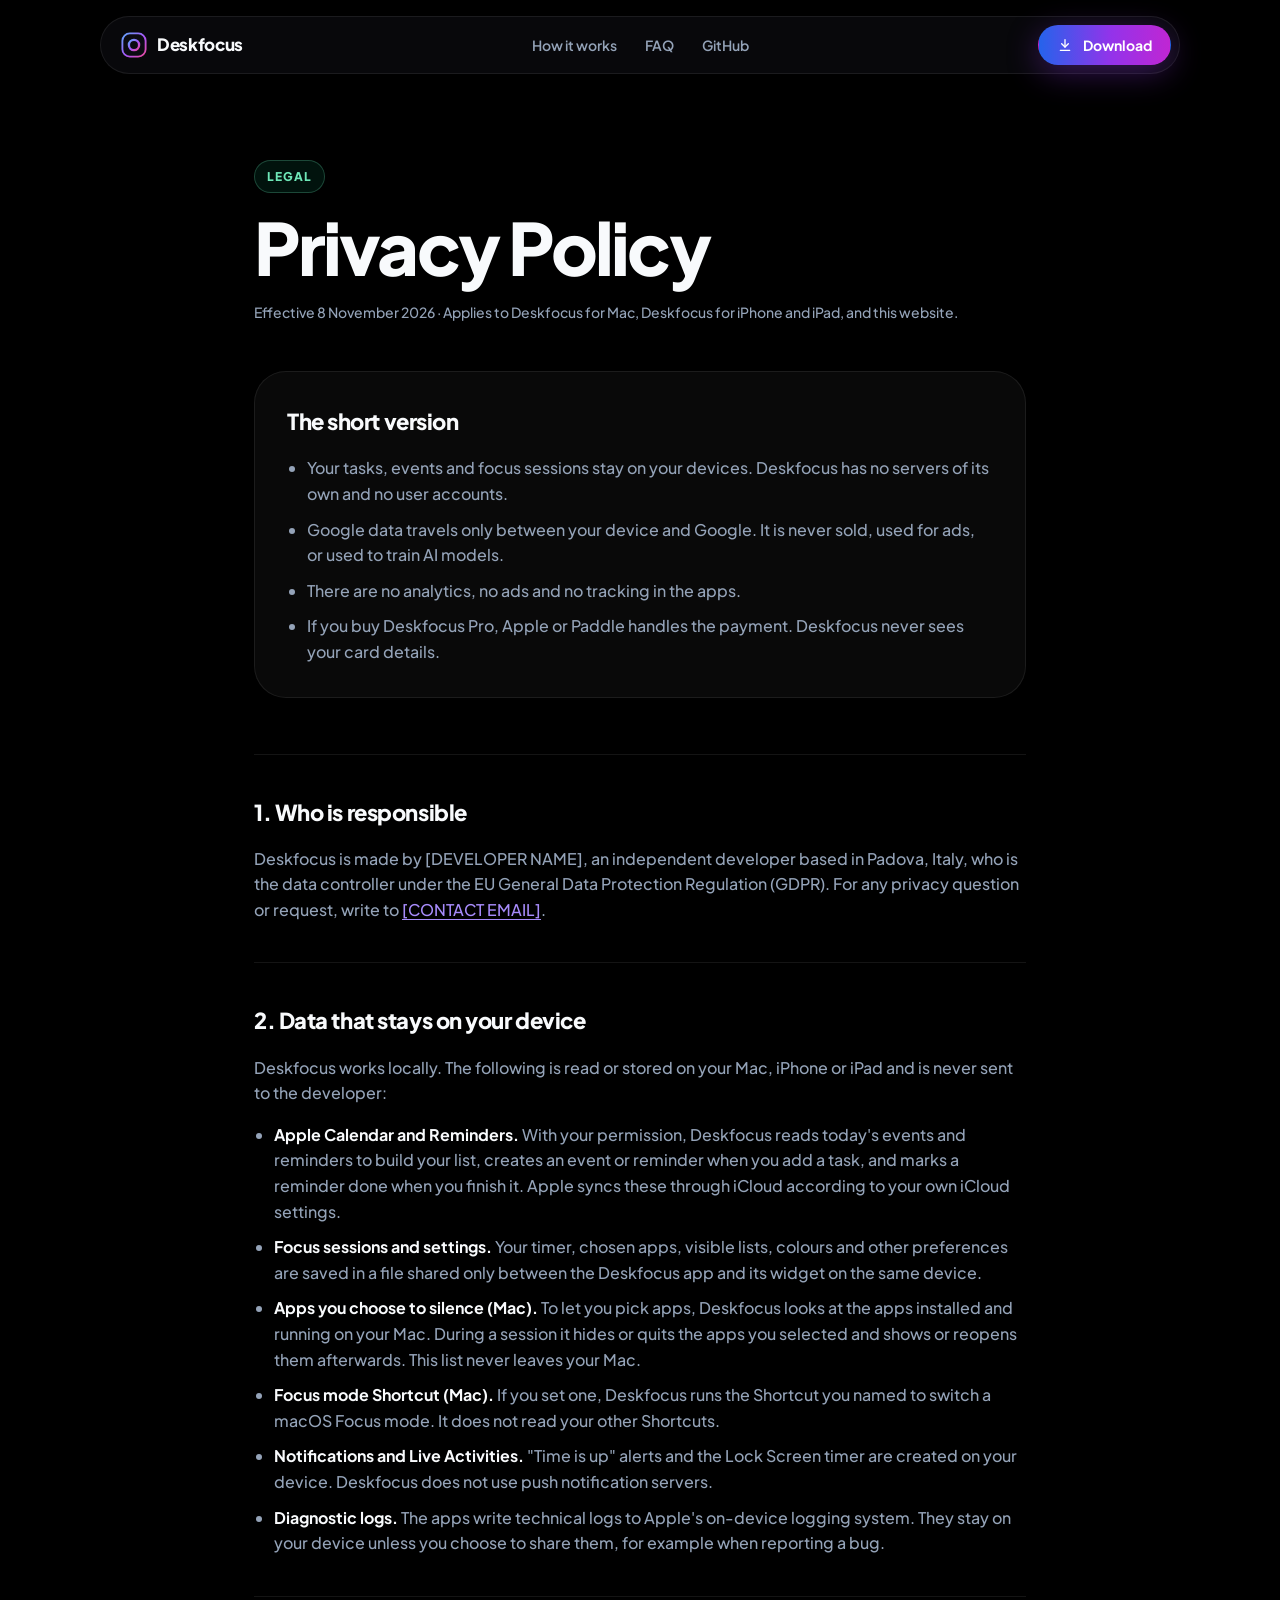
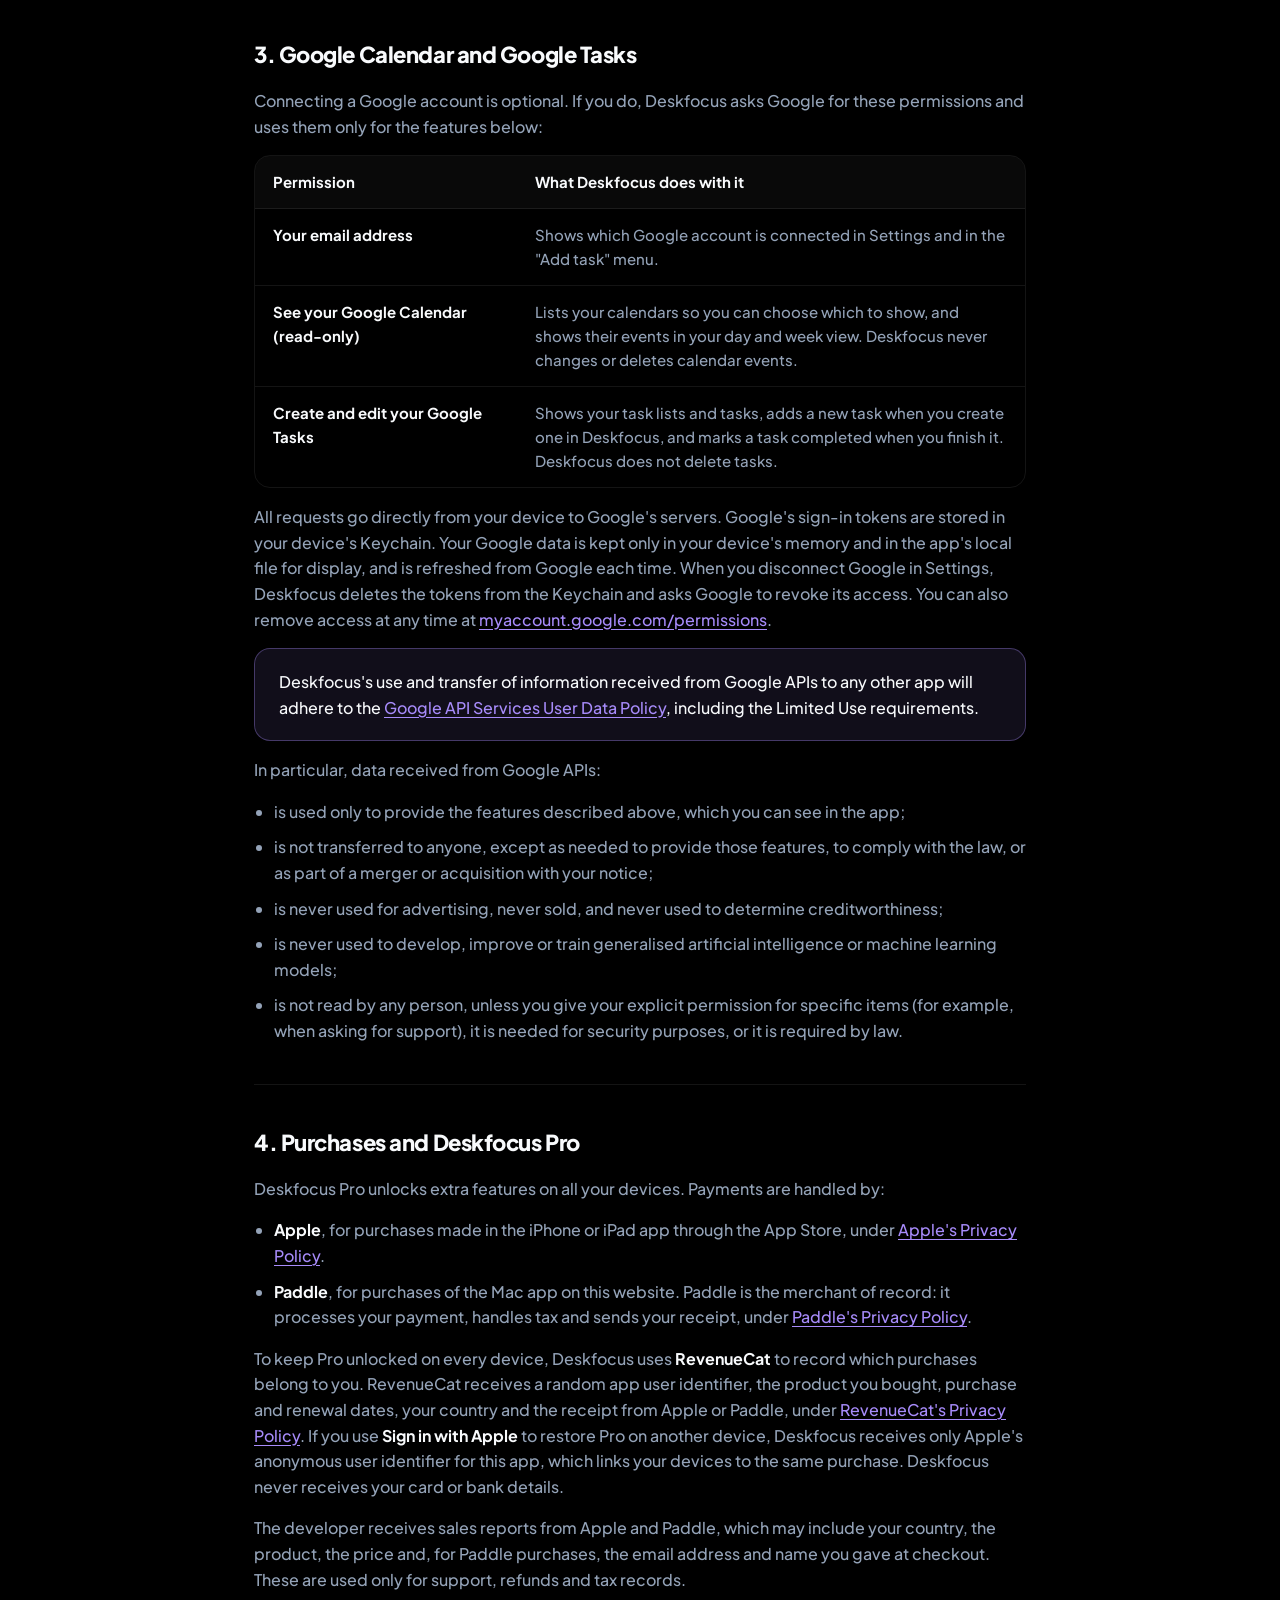
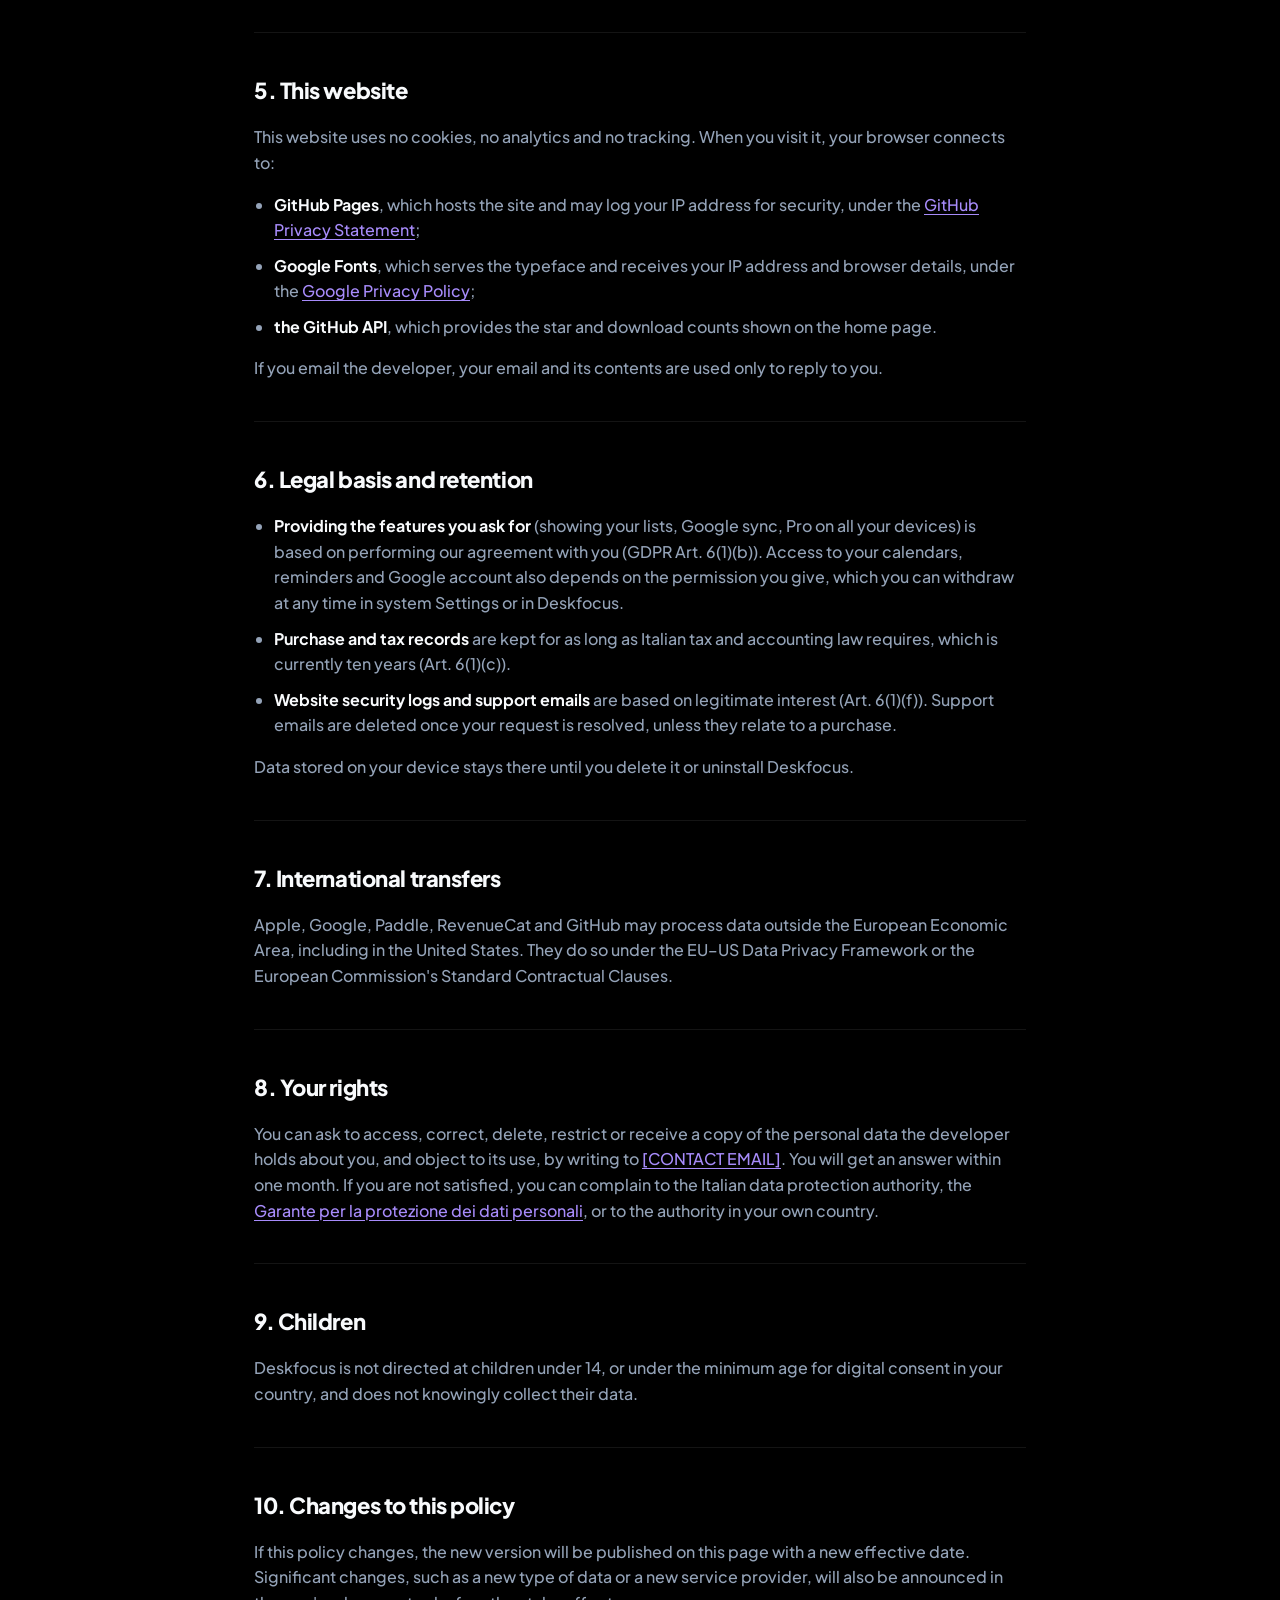
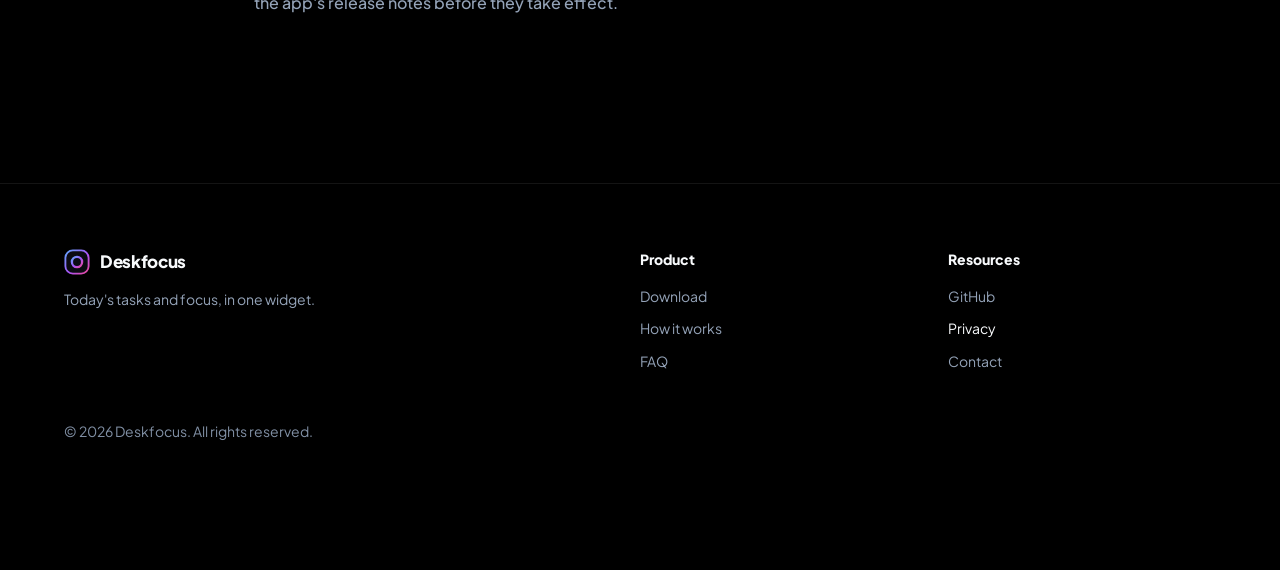
==== privacy.html @ 777567ee "Add privacy policy page Adds privacy.html covering the Mac and iPhone apps, Google API Limited Use, " ====
<!doctype html>
<html lang="en">
<head>
  <meta charset="utf-8">
  <meta name="viewport" content="width=device-width, initial-scale=1">
  <title>Privacy Policy — Deskfocus</title>
  <meta name="description" content="How Deskfocus handles your calendars, reminders, Google data and purchases. Your tasks stay on your devices: no account, no analytics, no ads.">
  <link rel="icon" href="assets/img/favicon.svg" type="image/svg+xml">
  <link rel="preconnect" href="https://fonts.googleapis.com">
  <link rel="preconnect" href="https://fonts.gstatic.com" crossorigin>
  <link href="https://fonts.googleapis.com/css2?family=Plus+Jakarta+Sans:wght@400;500;600;700;800&display=swap" rel="stylesheet">
  <link rel="stylesheet" href="assets/css/styles.css">
  <script type="module" src="assets/js/legal.js"></script>
</head>
<body>
  <a class="skip-link" href="#main">Skip to content</a>

  <!-- Floating pill navigation, same as the landing page -->
  <header class="site-header">
    <nav class="nav" aria-label="Main">
      <a class="brand" href="index.html">
        <img class="brand__logo" src="assets/img/favicon.svg" alt="" width="26" height="26">
        <span class="brand__name">Deskfocus</span>
      </a>
      <ul class="nav__links">
        <li><a href="index.html#how">How it works</a></li>
        <li><a href="index.html#faq">FAQ</a></li>
        <li><a href="https://github.com/bilgaaaaa/deskfocus">GitHub</a></li>
      </ul>
      <a class="button button--gradient button--small" href="index.html#download">
        <svg class="icon" width="16" height="16" viewBox="0 0 24 24" aria-hidden="true"><path d="M12 4v11"/><path d="m7 10 5 5 5-5"/><path d="M5 20h14"/></svg>
        Download
      </a>
    </nav>
  </header>

  <main id="main" class="legal">
    <article class="container container--narrow">
      <header class="legal__header">
        <span class="badge">Legal</span>
        <h1 class="legal__title">Privacy Policy</h1>
        <p class="legal__meta">Effective 8 November 2026 · Applies to Deskfocus for Mac, Deskfocus for iPhone and iPad, and this website.</p>
      </header>

      <section class="legal__summary card" aria-labelledby="summary-title">
        <h2 id="summary-title" class="legal__heading">The short version</h2>
        <ul>
          <li>Your tasks, events and focus sessions stay on your devices. Deskfocus has no servers of its own and no user accounts.</li>
          <li>Google data travels only between your device and Google. It is never sold, used for ads, or used to train AI models.</li>
          <li>There are no analytics, no ads and no tracking in the apps.</li>
          <li>If you buy Deskfocus Pro, Apple or Paddle handles the payment. Deskfocus never sees your card details.</li>
        </ul>
      </section>

      <section class="legal__section" id="who" aria-labelledby="who-title">
        <h2 id="who-title" class="legal__heading">1. Who is responsible</h2>
        <p>Deskfocus is made by [DEVELOPER NAME], an independent developer based in Padova, Italy, who is the data controller under the EU General Data Protection Regulation (GDPR). For any privacy question or request, write to <a href="mailto:[CONTACT EMAIL]">[CONTACT EMAIL]</a>.</p>
      </section>

      <section class="legal__section" id="on-device" aria-labelledby="on-device-title">
        <h2 id="on-device-title" class="legal__heading">2. Data that stays on your device</h2>
        <p>Deskfocus works locally. The following is read or stored on your Mac, iPhone or iPad and is never sent to the developer:</p>
        <ul>
          <li><strong>Apple Calendar and Reminders.</strong> With your permission, Deskfocus reads today's events and reminders to build your list, creates an event or reminder when you add a task, and marks a reminder done when you finish it. Apple syncs these through iCloud according to your own iCloud settings.</li>
          <li><strong>Focus sessions and settings.</strong> Your timer, chosen apps, visible lists, colours and other preferences are saved in a file shared only between the Deskfocus app and its widget on the same device.</li>
          <li><strong>Apps you choose to silence (Mac).</strong> To let you pick apps, Deskfocus looks at the apps installed and running on your Mac. During a session it hides or quits the apps you selected and shows or reopens them afterwards. This list never leaves your Mac.</li>
          <li><strong>Focus mode Shortcut (Mac).</strong> If you set one, Deskfocus runs the Shortcut you named to switch a macOS Focus mode. It does not read your other Shortcuts.</li>
          <li><strong>Notifications and Live Activities.</strong> "Time is up" alerts and the Lock Screen timer are created on your device. Deskfocus does not use push notification servers.</li>
          <li><strong>Diagnostic logs.</strong> The apps write technical logs to Apple's on-device logging system. They stay on your device unless you choose to share them, for example when reporting a bug.</li>
        </ul>
      </section>

      <section class="legal__section" id="google" aria-labelledby="google-title">
        <h2 id="google-title" class="legal__heading">3. Google Calendar and Google Tasks</h2>
        <p>Connecting a Google account is optional. If you do, Deskfocus asks Google for these permissions and uses them only for the features below:</p>
        <div class="legal__table-wrap">
          <table class="legal__table">
            <thead>
              <tr><th scope="col">Permission</th><th scope="col">What Deskfocus does with it</th></tr>
            </thead>
            <tbody>
              <tr><td>Your email address</td><td>Shows which Google account is connected in Settings and in the "Add task" menu.</td></tr>
              <tr><td>See your Google Calendar (read-only)</td><td>Lists your calendars so you can choose which to show, and shows their events in your day and week view. Deskfocus never changes or deletes calendar events.</td></tr>
              <tr><td>Create and edit your Google Tasks</td><td>Shows your task lists and tasks, adds a new task when you create one in Deskfocus, and marks a task completed when you finish it. Deskfocus does not delete tasks.</td></tr>
            </tbody>
          </table>
        </div>
        <p>All requests go directly from your device to Google's servers. Google's sign-in tokens are stored in your device's Keychain. Your Google data is kept only in your device's memory and in the app's local file for display, and is refreshed from Google each time. When you disconnect Google in Settings, Deskfocus deletes the tokens from the Keychain and asks Google to revoke its access. You can also remove access at any time at <a href="https://myaccount.google.com/permissions">myaccount.google.com/permissions</a>.</p>
        <p class="legal__callout">Deskfocus's use and transfer of information received from Google APIs to any other app will adhere to the <a href="https://developers.google.com/terms/api-services-user-data-policy">Google API Services User Data Policy</a>, including the Limited Use requirements.</p>
        <p>In particular, data received from Google APIs:</p>
        <ul>
          <li>is used only to provide the features described above, which you can see in the app;</li>
          <li>is not transferred to anyone, except as needed to provide those features, to comply with the law, or as part of a merger or acquisition with your notice;</li>
          <li>is never used for advertising, never sold, and never used to determine creditworthiness;</li>
          <li>is never used to develop, improve or train generalised artificial intelligence or machine learning models;</li>
          <li>is not read by any person, unless you give your explicit permission for specific items (for example, when asking for support), it is needed for security purposes, or it is required by law.</li>
        </ul>
      </section>

      <section class="legal__section" id="purchases" aria-labelledby="purchases-title">
        <h2 id="purchases-title" class="legal__heading">4. Purchases and Deskfocus Pro</h2>
        <p>Deskfocus Pro unlocks extra features on all your devices. Payments are handled by:</p>
        <ul>
          <li><strong>Apple</strong>, for purchases made in the iPhone or iPad app through the App Store, under <a href="https://www.apple.com/legal/privacy/">Apple's Privacy Policy</a>.</li>
          <li><strong>Paddle</strong>, for purchases of the Mac app on this website. Paddle is the merchant of record: it processes your payment, handles tax and sends your receipt, under <a href="https://www.paddle.com/legal/privacy">Paddle's Privacy Policy</a>.</li>
        </ul>
        <p>To keep Pro unlocked on every device, Deskfocus uses <strong>RevenueCat</strong> to record which purchases belong to you. RevenueCat receives a random app user identifier, the product you bought, purchase and renewal dates, your country and the receipt from Apple or Paddle, under <a href="https://www.revenuecat.com/privacy">RevenueCat's Privacy Policy</a>. If you use <strong>Sign in with Apple</strong> to restore Pro on another device, Deskfocus receives only Apple's anonymous user identifier for this app, which links your devices to the same purchase. Deskfocus never receives your card or bank details.</p>
        <p>The developer receives sales reports from Apple and Paddle, which may include your country, the product, the price and, for Paddle purchases, the email address and name you gave at checkout. These are used only for support, refunds and tax records.</p>
      </section>

      <section class="legal__section" id="website" aria-labelledby="website-title">
        <h2 id="website-title" class="legal__heading">5. This website</h2>
        <p>This website uses no cookies, no analytics and no tracking. When you visit it, your browser connects to:</p>
        <ul>
          <li><strong>GitHub Pages</strong>, which hosts the site and may log your IP address for security, under the <a href="https://docs.github.com/site-policy/privacy-policies/github-general-privacy-statement">GitHub Privacy Statement</a>;</li>
          <li><strong>Google Fonts</strong>, which serves the typeface and receives your IP address and browser details, under the <a href="https://policies.google.com/privacy">Google Privacy Policy</a>;</li>
          <li><strong>the GitHub API</strong>, which provides the star and download counts shown on the home page.</li>
        </ul>
        <p>If you email the developer, your email and its contents are used only to reply to you.</p>
      </section>

      <section class="legal__section" id="legal-basis" aria-labelledby="legal-basis-title">
        <h2 id="legal-basis-title" class="legal__heading">6. Legal basis and retention</h2>
        <ul>
          <li><strong>Providing the features you ask for</strong> (showing your lists, Google sync, Pro on all your devices) is based on performing our agreement with you (GDPR Art. 6(1)(b)). Access to your calendars, reminders and Google account also depends on the permission you give, which you can withdraw at any time in system Settings or in Deskfocus.</li>
          <li><strong>Purchase and tax records</strong> are kept for as long as Italian tax and accounting law requires, which is currently ten years (Art. 6(1)(c)).</li>
          <li><strong>Website security logs and support emails</strong> are based on legitimate interest (Art. 6(1)(f)). Support emails are deleted once your request is resolved, unless they relate to a purchase.</li>
        </ul>
        <p>Data stored on your device stays there until you delete it or uninstall Deskfocus.</p>
      </section>

      <section class="legal__section" id="transfers" aria-labelledby="transfers-title">
        <h2 id="transfers-title" class="legal__heading">7. International transfers</h2>
        <p>Apple, Google, Paddle, RevenueCat and GitHub may process data outside the European Economic Area, including in the United States. They do so under the EU–US Data Privacy Framework or the European Commission's Standard Contractual Clauses.</p>
      </section>

      <section class="legal__section" id="rights" aria-labelledby="rights-title">
        <h2 id="rights-title" class="legal__heading">8. Your rights</h2>
        <p>You can ask to access, correct, delete, restrict or receive a copy of the personal data the developer holds about you, and object to its use, by writing to <a href="mailto:[CONTACT EMAIL]">[CONTACT EMAIL]</a>. You will get an answer within one month. If you are not satisfied, you can complain to the Italian data protection authority, the <a href="https://www.garanteprivacy.it">Garante per la protezione dei dati personali</a>, or to the authority in your own country.</p>
      </section>

      <section class="legal__section" id="children" aria-labelledby="children-title">
        <h2 id="children-title" class="legal__heading">9. Children</h2>
        <p>Deskfocus is not directed at children under 14, or under the minimum age for digital consent in your country, and does not knowingly collect their data.</p>
      </section>

      <section class="legal__section" id="changes" aria-labelledby="changes-title">
        <h2 id="changes-title" class="legal__heading">10. Changes to this policy</h2>
        <p>If this policy changes, the new version will be published on this page with a new effective date. Significant changes, such as a new type of data or a new service provider, will also be announced in the app's release notes before they take effect.</p>
      </section>
    </article>
  </main>

  <footer class="site-footer">
    <div class="container site-footer__inner">
      <div class="site-footer__brand">
        <a class="brand" href="index.html">
          <img class="brand__logo" src="assets/img/favicon.svg" alt="" width="26" height="26">
          <span class="brand__name">Deskfocus</span>
        </a>
        <p class="text-muted">Today's tasks and focus, in one widget.</p>
      </div>
      <div class="site-footer__column">
        <h3 class="site-footer__heading">Product</h3>
        <ul>
          <li><a href="index.html#download">Download</a></li>
          <li><a href="index.html#how">How it works</a></li>
          <li><a href="index.html#faq">FAQ</a></li>
        </ul>
      </div>
      <div class="site-footer__column">
        <h3 class="site-footer__heading">Resources</h3>
        <ul>
          <li><a href="https://github.com/bilgaaaaa/deskfocus">GitHub</a></li>
          <li><a href="privacy.html" aria-current="page">Privacy</a></li>
          <li><a href="mailto:[CONTACT EMAIL]">Contact</a></li>
        </ul>
      </div>
    </div>
    <p class="container site-footer__copyright">© <span data-current-year>2026</span> Deskfocus. All rights reserved.</p>
  </footer>
</body>
</html>
---- assets/css/styles.css ----
/* DeskFocus website styles: tokens, base, components, then page sections. */

:root {
  --color-bg: #000000;
  --color-surface: #070709;
  --color-surface-raised: #0b0e17;
  --color-card: rgba(255, 255, 255, 0.035);
  --color-card-hover: rgba(255, 255, 255, 0.07);
  --color-border: rgba(255, 255, 255, 0.08);
  --color-border-strong: rgba(255, 255, 255, 0.14);
  --color-text: #f8fafc;
  --color-text-muted: #94a3b8;
  --color-text-subtle: #8190a5;
  --color-ring-track: rgba(255, 255, 255, 0.08);
  --color-accent: #a78bfa;
  --color-accent-surface: rgba(167, 139, 250, 0.1);
  --color-accent-border: rgba(167, 139, 250, 0.35);
  --color-success: #6ee7b7;
  --color-success-surface: rgba(16, 185, 129, 0.1);
  --color-success-border: rgba(110, 231, 183, 0.25);
  --color-star: #fbbf24;
  --color-blue: #60a5fa;

  /* Button gradient uses darker stops so white text stays readable. */
  --gradient-button: linear-gradient(90deg, #2563eb 0%, #9333ea 55%, #c026d3 100%);
  --gradient-brand: linear-gradient(90deg, #60a5fa 0%, #a855f7 55%, #ec4899 100%);
  --gradient-blue: linear-gradient(135deg, #93c5fd 0%, #60a5fa 45%, #22d3ee 100%);
  --gradient-violet: linear-gradient(135deg, #ddd6fe 0%, #a78bfa 45%, #8b5cf6 100%);
  --gradient-pink: linear-gradient(135deg, #c4b5fd 0%, #e879f9 45%, #ec4899 100%);
  --gradient-green: linear-gradient(135deg, #a7f3d0 0%, #6ee7b7 45%, #2dd4bf 100%);
  --gradient-fade: linear-gradient(180deg, #f8fafc 30%, #94a3b8 100%);

  --font-family: "Plus Jakarta Sans", -apple-system, BlinkMacSystemFont, "SF Pro Display", "Helvetica Neue", sans-serif;

  --radius-sm: 12px;
  --radius-md: 16px;
  --radius-lg: 24px;
  --radius-xl: 32px;
  --radius-pill: 999px;

  --container-width: 1200px;
  --gutter: 24px;
  --section-space: 128px;
  --ease-out: cubic-bezier(0.22, 1, 0.36, 1);
}

/* ---------- Base ---------- */

*,
*::before,
*::after {
  box-sizing: border-box;
}

html {
  scroll-behavior: smooth;
  scroll-padding-top: 96px;
}

body {
  margin: 0;
  padding-bottom: 96px;
  background: var(--color-bg);
  color: var(--color-text);
  font-family: var(--font-family);
  font-size: 16px;
  line-height: 1.6;
  -webkit-font-smoothing: antialiased;
  overflow-x: hidden;
}

h1,
h2,
h3,
p {
  margin: 0;
}

a {
  color: inherit;
}

fieldset {
  min-width: 0;
}

:focus-visible {
  outline: 2px solid var(--color-accent);
  outline-offset: 3px;
}

.icon {
  flex: none;
  fill: none;
  stroke: currentColor;
  stroke-width: 2;
  stroke-linecap: round;
  stroke-linejoin: round;
}

.icon--filled {
  fill: currentColor;
  stroke: none;
}

.icon--star {
  color: var(--color-star);
}

.icon--download {
  color: var(--color-blue);
}

.skip-link {
  position: absolute;
  top: -60px;
  left: 16px;
  z-index: 100;
  padding: 10px 16px;
  border-radius: var(--radius-sm);
  background: var(--color-text);
  color: var(--color-bg);
  font-weight: 700;
}

.skip-link:focus {
  top: 16px;
}

/* ---------- Utilities ---------- */

.container {
  max-width: var(--container-width);
  margin: 0 auto;
  padding: 0 var(--gutter);
}

.container--narrow {
  max-width: 820px;
}

.text-muted {
  color: var(--color-text-muted);
}

.text-center {
  text-align: center;
}

.gradient-text {
  background-clip: text;
  -webkit-background-clip: text;
  color: transparent;
}

.gradient-text--brand { background-image: var(--gradient-brand); }
.gradient-text--blue { background-image: var(--gradient-blue); }
.gradient-text--violet { background-image: var(--gradient-violet); }
.gradient-text--pink { background-image: var(--gradient-pink); }
.gradient-text--green { background-image: var(--gradient-green); }

.badge {
  display: inline-flex;
  align-items: center;
  gap: 6px;
  align-self: flex-start;
  padding: 6px 12px;
  border: 1px solid var(--color-success-border);
  border-radius: var(--radius-pill);
  background: var(--color-success-surface);
  color: var(--color-success);
  font-size: 12px;
  font-weight: 800;
  letter-spacing: 0.08em;
  text-transform: uppercase;
}

.card {
  border: 1px solid var(--color-border);
  border-radius: var(--radius-xl);
  background: var(--color-card);
  backdrop-filter: blur(12px);
}

/* ---------- Buttons ---------- */

.button {
  display: inline-flex;
  align-items: center;
  justify-content: center;
  gap: 10px;
  min-height: 44px;
  padding: 0 22px;
  border: 1px solid transparent;
  border-radius: var(--radius-pill);
  font: 700 15px var(--font-family);
  text-decoration: none;
  white-space: nowrap;
  cursor: pointer;
  transition: transform 0.2s var(--ease-out), box-shadow 0.2s ease, background-color 0.2s ease;
}

.button:hover {
  transform: translateY(-1px);
}

.button--gradient {
  background: var(--gradient-button);
  color: #ffffff;
  box-shadow: 0 8px 32px rgba(147, 51, 234, 0.35);
}

.button--gradient:hover {
  box-shadow: 0 12px 40px rgba(147, 51, 234, 0.5);
}

.button--ghost {
  border-color: var(--color-border-strong);
  background: rgba(255, 255, 255, 0.03);
  color: var(--color-text);
}

.button--ghost:hover {
  background: var(--color-card-hover);
}

.button--small {
  min-height: 40px;
  padding: 0 18px;
  font-size: 14px;
}

.button--large {
  min-height: 56px;
  padding: 0 30px;
  font-size: 17px;
}

.button--compact {
  min-height: 44px;
  padding: 0 20px;
}

.button--icon {
  min-width: 44px;
  padding: 0;
}

/* ---------- Header ---------- */

.site-header {
  position: fixed;
  top: 16px;
  left: 0;
  right: 0;
  z-index: 50;
  padding: 0 var(--gutter);
}

.nav {
  display: flex;
  align-items: center;
  justify-content: space-between;
  gap: 16px;
  max-width: 1080px;
  margin: 0 auto;
  padding: 8px 8px 8px 20px;
  border: 1px solid var(--color-border);
  border-radius: var(--radius-pill);
  background: rgba(12, 12, 16, 0.72);
  backdrop-filter: blur(20px) saturate(160%);
  -webkit-backdrop-filter: blur(20px) saturate(160%);
}

.brand {
  display: flex;
  align-items: center;
  gap: 10px;
  text-decoration: none;
}

.brand__name {
  font-size: 17px;
  font-weight: 800;
  letter-spacing: -0.02em;
}

.nav__links {
  display: flex;
  gap: 28px;
  margin: 0;
  padding: 0;
  list-style: none;
  font-size: 14px;
  font-weight: 600;
}

.nav__links a {
  color: var(--color-text-muted);
  text-decoration: none;
  transition: color 0.2s ease;
}

.nav__links a:hover {
  color: var(--color-text);
}

/* ---------- Hero ---------- */

.hero {
  position: relative;
  padding: 180px 0 120px;
  overflow: hidden;
  background-image: radial-gradient(rgba(255, 255, 255, 0.07) 1px, transparent 1px);
  background-size: 28px 28px;
}

.hero__glow {
  position: absolute;
  top: -200px;
  left: 50%;
  width: 1100px;
  height: 700px;
  transform: translateX(-50%);
  background:
    radial-gradient(closest-side, rgba(147, 51, 234, 0.22), transparent 70%),
    radial-gradient(closest-side at 30% 60%, rgba(37, 99, 235, 0.18), transparent 70%);
  pointer-events: none;
}

.hero__inner {
  position: relative;
  display: flex;
  flex-direction: column;
  align-items: center;
  text-align: center;
}

.hero__title {
  font-size: clamp(56px, 10vw, 128px);
  font-weight: 800;
  line-height: 0.98;
  letter-spacing: -0.05em;
}

.hero__title-fade {
  background-image: var(--gradient-fade);
  background-clip: text;
  -webkit-background-clip: text;
  color: transparent;
}

.hero__lead {
  max-width: 640px;
  margin-top: 32px;
  color: var(--color-text);
  font-size: clamp(17px, 1.6vw, 20px);
  font-weight: 500;
  opacity: 0.88;
}

.hero__actions {
  display: flex;
  flex-wrap: wrap;
  justify-content: center;
  gap: 12px;
  margin-top: 40px;
}

.hero__stats {
  display: flex;
  align-items: center;
  gap: 16px;
  margin-top: 28px;
  color: var(--color-text-muted);
  font-size: 15px;
  font-weight: 600;
}

.hero__stats[hidden] {
  display: none;
}

.hero__stat {
  display: inline-flex;
  align-items: center;
  gap: 8px;
}

.hero__stat-separator {
  opacity: 0.4;
}

/* ---------- Desktop mockup ---------- */

.desktop {
  position: relative;
  width: 100%;
  max-width: 1080px;
  min-height: 600px;
  margin-top: 88px;
  padding: 72px 48px 48px;
  overflow: hidden;
  border: 1px solid var(--color-border-strong);
  border-radius: var(--radius-xl);
  background:
    radial-gradient(80% 90% at 15% 20%, rgba(96, 165, 250, 0.35), transparent 60%),
    radial-gradient(70% 80% at 85% 85%, rgba(236, 72, 153, 0.3), transparent 60%),
    radial-gradient(60% 60% at 60% 30%, rgba(168, 85, 247, 0.35), transparent 70%),
    #0d0b1a;
  box-shadow: 0 60px 120px rgba(0, 0, 0, 0.6), inset 0 1px 0 rgba(255, 255, 255, 0.06);
  text-align: left;
}

.desktop__menubar {
  position: absolute;
  top: 0;
  left: 0;
  right: 0;
  display: flex;
  align-items: center;
  gap: 18px;
  height: 32px;
  padding: 0 18px;
  background: rgba(0, 0, 0, 0.35);
  backdrop-filter: blur(16px);
  -webkit-backdrop-filter: blur(16px);
  color: rgba(248, 250, 252, 0.85);
  font-size: 13px;
  font-weight: 500;
}

.desktop__menubar-app {
  font-weight: 800;
}

.desktop__menubar-spacer {
  flex: 1;
}

.desktop__window {
  position: absolute;
  left: 48px;
  top: 96px;
  width: 46%;
  height: 360px;
  padding: 16px 20px;
  border: 1px solid var(--color-border);
  border-radius: 14px;
  background: rgba(14, 14, 22, 0.55);
  backdrop-filter: blur(10px);
  -webkit-backdrop-filter: blur(10px);
}

.desktop__window-bar {
  display: flex;
  gap: 8px;
  margin-bottom: 28px;
}

.desktop__window-bar i {
  width: 12px;
  height: 12px;
  border-radius: 50%;
  background: rgba(255, 255, 255, 0.18);
}

.desktop__window-line {
  height: 10px;
  margin-bottom: 16px;
  border-radius: 5px;
  background: rgba(255, 255, 255, 0.08);
}

.desktop__window-line--short {
  width: 60%;
}

/* ---------- Widget preview ---------- */

.widget {
  position: relative;
  display: flex;
  flex-direction: column;
  gap: 18px;
  width: 100%;
  max-width: 400px;
  margin-left: auto;
  padding: 22px;
  border: 1px solid var(--color-border-strong);
  border-radius: 28px;
  background: rgba(10, 10, 16, 0.78);
  backdrop-filter: blur(24px) saturate(150%);
  -webkit-backdrop-filter: blur(24px) saturate(150%);
  box-shadow: 0 30px 80px rgba(0, 0, 0, 0.5);
}

.widget__header {
  display: flex;
  justify-content: space-between;
  align-items: baseline;
}

.widget__title {
  font-size: 20px;
  font-weight: 800;
  letter-spacing: -0.02em;
}

.widget__meta {
  color: var(--color-text-subtle);
  font-size: 13px;
  font-weight: 500;
}

.widget__focus {
  display: flex;
  align-items: center;
  gap: 20px;
  padding: 16px;
  border-radius: 20px;
  background: rgba(255, 255, 255, 0.04);
}

.widget__focus-info {
  display: flex;
  flex-direction: column;
  flex: 1;
  gap: 10px;
  min-width: 0;
}

.widget__task-name {
  font-weight: 700;
  line-height: 1.3;
}

.widget__controls {
  display: flex;
  gap: 8px;
}

.widget__footer {
  display: flex;
  align-items: center;
  gap: 8px;
  padding-top: 14px;
  border-top: 1px solid var(--color-border);
  color: var(--color-text-subtle);
  font-size: 13px;
}

.timer-ring {
  flex: none;
}

.timer-ring__track,
.timer-ring__value {
  fill: none;
  stroke-width: 8;
}

.timer-ring__track {
  stroke: var(--color-ring-track);
}

.timer-ring__value {
  stroke: url(#timer-gradient);
  stroke-linecap: round;
  transform: rotate(-90deg);
  transform-origin: 52px 52px;
  transition: stroke-dashoffset 0.4s linear;
}

.timer-ring__label {
  fill: var(--color-text);
  font-family: var(--font-family);
  font-size: 20px;
  font-weight: 800;
  font-variant-numeric: tabular-nums;
}

.task-list {
  display: flex;
  flex-direction: column;
  gap: 4px;
  margin: 0;
  padding: 0;
  list-style: none;
}

.task {
  display: flex;
  align-items: center;
  gap: 4px;
}

.task__check {
  display: inline-flex;
  align-items: center;
  justify-content: center;
  flex: none;
  width: 44px;
  height: 44px;
  padding: 0;
  border: 0;
  background: transparent;
  cursor: pointer;
}

.task__check-circle {
  fill: none;
  stroke: rgba(255, 255, 255, 0.28);
  stroke-width: 2;
  transition: fill 0.2s ease, stroke 0.2s ease;
}

.task__check-mark {
  fill: none;
  stroke: #ffffff;
  stroke-width: 2.2;
  stroke-linecap: round;
  stroke-linejoin: round;
  opacity: 0;
  transition: opacity 0.2s ease;
}

.task--done .task__check-circle {
  fill: #9333ea;
  stroke: #9333ea;
}

.task--done .task__check-mark {
  opacity: 1;
}

.task--done .task__title {
  color: var(--color-text-subtle);
  text-decoration: line-through;
}

.task__select {
  display: flex;
  flex: 1;
  align-items: center;
  justify-content: space-between;
  gap: 8px;
  min-width: 0;
  min-height: 44px;
  padding: 8px 12px;
  border: 1px solid transparent;
  border-radius: var(--radius-sm);
  background: transparent;
  color: var(--color-text);
  font: 600 15px var(--font-family);
  text-align: left;
  cursor: pointer;
  transition: background-color 0.2s ease;
}

.task__select:hover {
  background: var(--color-card-hover);
}

.task__select[aria-pressed="true"] {
  border-color: var(--color-accent-border);
  background: var(--color-accent-surface);
}

.task__source {
  flex: none;
  color: var(--color-text-subtle);
  font-size: 12px;
  font-weight: 500;
}

/* ---------- Statement band ---------- */

.statement {
  position: relative;
  height: 320vh;
  border-top: 1px solid var(--color-border);
  background: var(--color-bg);
}

.statement__sticky {
  position: sticky;
  top: 0;
  display: flex;
  align-items: center;
  height: 100vh;
  overflow: hidden;
}

.statement__track {
  position: relative;
  z-index: 1;
  padding-left: 100vw;
  font-size: clamp(56px, 9vw, 128px);
  font-weight: 800;
  line-height: 1;
  letter-spacing: -0.03em;
  text-transform: uppercase;
  white-space: nowrap;
  will-change: transform;
}

.statement__intro {
  color: var(--color-text-muted);
}

.shape {
  position: absolute;
  border: 2px solid;
  pointer-events: none;
  animation: shape-float 9s ease-in-out infinite;
}

.shape--square {
  top: 18%;
  left: 12%;
  width: 140px;
  height: 140px;
  border-color: rgba(168, 85, 247, 0.3);
  border-radius: 28px;
}

.shape--circle {
  top: 22%;
  right: 12%;
  width: 140px;
  height: 140px;
  border-color: rgba(236, 72, 153, 0.25);
  border-radius: 50%;
  animation-delay: -3s;
}

.shape--triangle {
  bottom: 12%;
  left: 40%;
  width: 0;
  height: 0;
  border: 0;
  border-left: 80px solid transparent;
  border-right: 80px solid transparent;
  border-bottom: 140px solid rgba(34, 211, 238, 0.08);
  animation-delay: -5s;
}

.shape--pill {
  bottom: 20%;
  left: 8%;
  width: 150px;
  height: 52px;
  border-color: rgba(96, 165, 250, 0.25);
  border-radius: 26px;
  transform: rotate(28deg);
  animation-delay: -2s;
}

.shape--diamond {
  bottom: 14%;
  right: 8%;
  width: 96px;
  height: 96px;
  border-color: rgba(110, 231, 183, 0.25);
  border-radius: 12px;
  transform: rotate(45deg);
  animation-delay: -6s;
}

@keyframes shape-float {
  0%, 100% { translate: 0 0; rotate: 0deg; }
  50% { translate: 0 -24px; rotate: 8deg; }
}

/* ---------- Feature sections ---------- */

.feature {
  display: flex;
  flex-direction: column;
  justify-content: center;
  min-height: 100vh;
  padding: var(--section-space) 0;
  border-top: 1px solid var(--color-border);
}

.feature--raised {
  background: var(--color-surface-raised);
}

.feature__grid {
  display: grid;
  grid-template-columns: repeat(2, minmax(0, 1fr));
  gap: 80px;
  align-items: center;
}

.feature__grid--reversed .feature__visual {
  order: -1;
}

.feature__centered {
  display: flex;
  flex-direction: column;
  align-items: center;
  gap: 64px;
}

.feature__copy {
  display: flex;
  flex-direction: column;
  gap: 20px;
}

.feature__copy--centered {
  align-items: center;
  text-align: center;
}

.feature__copy--centered .badge {
  align-self: center;
}

.feature__title {
  font-size: clamp(48px, 6vw, 84px);
  font-weight: 800;
  line-height: 1.02;
  letter-spacing: -0.045em;
  padding-bottom: 0.08em;
}

.feature__title--hero {
  font-size: clamp(52px, 8vw, 112px);
}

.feature__subtitle {
  font-size: clamp(20px, 2vw, 26px);
  font-weight: 700;
  line-height: 1.3;
  letter-spacing: -0.02em;
}

.feature__subtitle--muted {
  color: var(--color-text-muted);
  font-weight: 500;
}

.feature__body {
  max-width: 520px;
  color: var(--color-text-muted);
  font-size: 18px;
  font-weight: 500;
}

/* Words light up as the paragraph scrolls into view. */
.reveal-word {
  color: rgba(148, 163, 184, 0.35);
  transition: color 0.3s ease;
}

.reveal-word.is-lit {
  color: var(--color-text);
}

.feature__visual.card {
  display: flex;
  flex-direction: column;
  gap: 12px;
  padding: 40px;
}

.source-row,
.timer-row {
  display: flex;
  align-items: center;
  gap: 14px;
  padding: 14px 18px;
  border: 1px solid var(--color-border);
  border-radius: var(--radius-md);
  background: rgba(255, 255, 255, 0.025);
  font-weight: 600;
}

.source-row--highlight,
.timer-row--active {
  border-color: var(--color-accent-border);
  background: var(--color-accent-surface);
}

.source-row__icon {
  display: inline-flex;
  align-items: center;
  justify-content: center;
  width: 36px;
  height: 36px;
  border-radius: 10px;
}

.source-row__icon--blue { background: rgba(96, 165, 250, 0.15); color: #93c5fd; }
.source-row__icon--violet { background: rgba(168, 85, 247, 0.15); color: #c4b5fd; }
.source-row__icon--pink { background: rgba(236, 72, 153, 0.15); color: #f9a8d4; }

.source-row__label,
.timer-row__label {
  flex: 1;
  min-width: 0;
}

.source-row__label--strong {
  font-size: 18px;
  font-weight: 800;
}

.source-row__status,
.timer-row__duration {
  color: var(--color-text-subtle);
  font-size: 13px;
  font-weight: 600;
}

.source-row--highlight .source-row__status {
  font-size: 14px;
  font-weight: 800;
}

.source-arrow {
  align-self: center;
  color: rgba(255, 255, 255, 0.25);
}

.timer-row__label {
  color: var(--color-text-muted);
}

.timer-row--active .timer-row__label {
  color: var(--color-text);
}

.timer-row__time {
  font-size: 18px;
  font-weight: 800;
  font-variant-numeric: tabular-nums;
}

.mini-ring__track,
.mini-ring__value {
  fill: none;
  stroke-width: 4;
}

.mini-ring__track {
  stroke: var(--color-ring-track);
}

.mini-ring__value {
  stroke: var(--color-accent);
  stroke-linecap: round;
  stroke-dasharray: 94.25;
  stroke-dashoffset: 30;
  transform: rotate(-90deg);
  transform-origin: 18px 18px;
}

.mini-ring__play {
  fill: var(--color-text-muted);
}

.app-list {
  width: 100%;
  max-width: 560px;
  margin: 0;
  padding: 28px 36px;
}

.app-list__legend {
  padding: 0 8px;
  color: var(--color-text-subtle);
  font-size: 13px;
  font-weight: 700;
  letter-spacing: 0.08em;
  text-transform: uppercase;
}

.app-toggle {
  display: flex;
  align-items: center;
  justify-content: space-between;
  gap: 16px;
  min-height: 60px;
  border-bottom: 1px solid var(--color-border);
  font-size: 17px;
  font-weight: 700;
  cursor: pointer;
}

.app-toggle:last-child {
  border-bottom: 0;
}

/* Native checkbox restyled as an iOS-style switch; stays keyboard and screen-reader accessible. */
.app-toggle__input {
  position: relative;
  flex: none;
  width: 48px;
  height: 28px;
  margin: 0;
  border-radius: var(--radius-pill);
  background: rgba(255, 255, 255, 0.14);
  appearance: none;
  -webkit-appearance: none;
  cursor: pointer;
  transition: background 0.25s ease;
}

.app-toggle__input::after {
  content: "";
  position: absolute;
  top: 3px;
  left: 3px;
  width: 22px;
  height: 22px;
  border-radius: 50%;
  background: #ffffff;
  box-shadow: 0 2px 6px rgba(0, 0, 0, 0.3);
  transition: transform 0.25s var(--ease-out);
}

.app-toggle__input:checked {
  background: var(--gradient-button);
}

.app-toggle__input:checked::after {
  transform: translateX(20px);
}

.mini-desktop {
  position: relative;
  height: 380px;
  overflow: hidden;
  border: 1px solid var(--color-border-strong);
  border-radius: var(--radius-xl);
  background:
    radial-gradient(90% 90% at 20% 15%, rgba(45, 212, 191, 0.3), transparent 60%),
    radial-gradient(80% 80% at 90% 90%, rgba(96, 165, 250, 0.25), transparent 60%),
    #07121a;
}

.mini-desktop__menubar {
  display: flex;
  align-items: center;
  gap: 14px;
  height: 28px;
  padding: 0 16px;
  background: rgba(0, 0, 0, 0.35);
  color: rgba(248, 250, 252, 0.8);
  font-size: 12px;
  font-weight: 600;
}

.mini-desktop__widget {
  position: absolute;
  top: 64px;
  right: 32px;
  display: flex;
  flex-direction: column;
  gap: 10px;
  width: 240px;
  padding: 18px;
  border: 1px solid var(--color-border-strong);
  border-radius: 22px;
  background: rgba(8, 10, 16, 0.78);
  backdrop-filter: blur(16px);
  -webkit-backdrop-filter: blur(16px);
  font-size: 14px;
  font-weight: 600;
}

.mini-desktop__row {
  display: flex;
  align-items: baseline;
  justify-content: space-between;
}

.mini-desktop__row .widget__title {
  font-size: 15px;
}

.mini-desktop__time {
  font-weight: 800;
}

.progress {
  height: 6px;
  border-radius: 3px;
  background: var(--color-ring-track);
}

.progress__value {
  width: 40%;
  height: 100%;
  border-radius: 3px;
  background: var(--gradient-brand);
}

/* ---------- Marquee ---------- */

.more {
  padding: var(--section-space) 0;
  overflow: hidden;
  border-top: 1px solid var(--color-border);
  background: var(--color-surface);
}

.more .feature__copy--centered {
  display: flex;
  flex-direction: column;
  gap: 20px;
}

.more__title {
  font-size: clamp(44px, 6vw, 80px);
  font-weight: 800;
  line-height: 1.05;
  letter-spacing: -0.045em;
}

.marquee {
  display: flex;
  flex-direction: column;
  gap: 16px;
  margin-top: 64px;
  mask-image: linear-gradient(90deg, transparent, #000 12%, #000 88%, transparent);
  -webkit-mask-image: linear-gradient(90deg, transparent, #000 12%, #000 88%, transparent);
}

.marquee__track {
  display: flex;
  gap: 16px;
  width: max-content;
  margin: 0;
  padding: 0;
  list-style: none;
  animation: marquee-scroll 40s linear infinite;
}

.marquee__track--reverse {
  animation-direction: reverse;
}

.marquee:hover .marquee__track {
  animation-play-state: paused;
}

.marquee__item {
  display: inline-flex;
  align-items: center;
  gap: 12px;
  padding: 16px 22px;
  border: 1px solid var(--color-border);
  border-radius: var(--radius-md);
  background: var(--color-card);
  font-size: 15px;
  font-weight: 700;
  white-space: nowrap;
}

.marquee__item .icon {
  color: var(--color-accent);
}

/* The track holds two copies of the items, so shifting by half loops seamlessly. */
@keyframes marquee-scroll {
  from { transform: translateX(0); }
  to { transform: translateX(-50%); }
}

/* ---------- Steps ---------- */

.steps {
  display: grid;
  grid-template-columns: repeat(3, minmax(0, 1fr));
  gap: 24px;
  margin: 64px 0 0;
  padding: 0;
  list-style: none;
}

.step {
  display: flex;
  flex-direction: column;
  gap: 14px;
  padding: 36px;
}

.step__number {
  font-size: 48px;
  font-weight: 800;
  line-height: 1;
  letter-spacing: -0.04em;
}

.step__title {
  font-size: 22px;
  font-weight: 800;
  letter-spacing: -0.02em;
}

/* ---------- FAQ ---------- */

.faq {
  display: flex;
  flex-direction: column;
  gap: 12px;
  margin-top: 56px;
}

.faq__item {
  padding: 0 28px;
  border: 1px solid var(--color-border);
  border-radius: 20px;
  background: var(--color-card);
  transition: border-color 0.2s ease;
}

.faq__item[open] {
  border-color: var(--color-border-strong);
}

.faq__question {
  display: flex;
  align-items: center;
  justify-content: space-between;
  gap: 16px;
  min-height: 72px;
  font-size: 18px;
  font-weight: 700;
  list-style: none;
  cursor: pointer;
}

.faq__question::-webkit-details-marker {
  display: none;
}

.faq__chevron {
  color: var(--color-text-subtle);
  transition: transform 0.25s var(--ease-out);
}

.faq__item[open] .faq__chevron {
  transform: rotate(180deg);
}

.faq__answer {
  padding-bottom: 24px;
  color: var(--color-text-muted);
  font-weight: 500;
}

/* ---------- Final CTA ---------- */

.cta {
  padding: 160px 0;
  border-top: 1px solid var(--color-border);
  background:
    radial-gradient(60% 60% at 50% 100%, rgba(147, 51, 234, 0.18), transparent 70%),
    var(--color-surface);
}

.cta__inner {
  display: flex;
  flex-direction: column;
  align-items: center;
  gap: 24px;
  text-align: center;
}

.cta__title {
  font-size: clamp(44px, 7vw, 96px);
  font-weight: 800;
  line-height: 1;
  letter-spacing: -0.05em;
}

.cta .hero__actions {
  margin-top: 16px;
}

/* ---------- Footer ---------- */

.site-footer {
  padding: 64px 0 32px;
  border-top: 1px solid var(--color-border);
  font-size: 14px;
}

.site-footer__inner {
  display: grid;
  grid-template-columns: 2fr 1fr 1fr;
  gap: 40px;
}

.site-footer__brand {
  display: flex;
  flex-direction: column;
  gap: 12px;
}

.site-footer__heading {
  margin-bottom: 14px;
  font-size: 14px;
  font-weight: 800;
}

.site-footer__column ul {
  display: flex;
  flex-direction: column;
  gap: 10px;
  margin: 0;
  padding: 0;
  list-style: none;
}

.site-footer__column a {
  color: var(--color-text-muted);
  text-decoration: none;
}

.site-footer__column a:hover {
  color: var(--color-text);
}

.site-footer__copyright {
  margin-top: 48px;
  color: var(--color-text-subtle);
}

/* ---------- Legal pages ---------- */

.legal {
  padding: 160px 0 var(--section-space);
}

.legal__header {
  display: flex;
  flex-direction: column;
  align-items: flex-start;
  gap: 16px;
  margin-bottom: 48px;
}

.legal__title {
  font-size: clamp(40px, 6vw, 72px);
  font-weight: 800;
  line-height: 1.05;
  letter-spacing: -0.04em;
}

.legal__meta {
  color: var(--color-text-subtle);
  font-size: 14px;
  font-weight: 600;
}

.legal__summary {
  margin-bottom: 56px;
  padding: 32px;
}

.legal__section {
  display: flex;
  flex-direction: column;
  gap: 16px;
  padding: 40px 0;
  border-top: 1px solid var(--color-border);
}

.legal__heading {
  font-size: 22px;
  font-weight: 800;
  letter-spacing: -0.02em;
}

.legal__summary .legal__heading {
  margin-bottom: 16px;
}

.legal p,
.legal li {
  color: var(--color-text-muted);
  font-weight: 500;
}

.legal strong {
  color: var(--color-text);
  font-weight: 700;
}

.legal ul {
  display: flex;
  flex-direction: column;
  gap: 10px;
  margin: 0;
  padding-left: 20px;
}

.legal a {
  color: var(--color-accent);
  text-underline-offset: 3px;
}

.legal .legal__callout {
  padding: 20px 24px;
  border: 1px solid var(--color-accent-border);
  border-radius: var(--radius-md);
  background: var(--color-accent-surface);
  color: var(--color-text);
}

/* Tables stay inside their own box so the page never scrolls sideways on phones. */
.legal__table-wrap {
  overflow-x: auto;
  border: 1px solid var(--color-border);
  border-radius: var(--radius-md);
}

.legal__table {
  width: 100%;
  border-collapse: collapse;
  font-size: 15px;
}

.legal__table th,
.legal__table td {
  padding: 14px 18px;
  border-bottom: 1px solid var(--color-border);
  text-align: left;
  vertical-align: top;
}

.legal__table tr:last-child td {
  border-bottom: none;
}

.legal__table th {
  background: var(--color-card);
  color: var(--color-text);
  font-weight: 700;
}

.legal__table td {
  color: var(--color-text-muted);
  font-weight: 500;
}

.legal__table td:first-child {
  width: 34%;
  color: var(--color-text);
  font-weight: 700;
}

.site-footer__column a[aria-current="page"] {
  color: var(--color-text);
}

/* ---------- Section navigation ---------- */

.section-nav {
  position: fixed;
  bottom: 20px;
  left: 50%;
  z-index: 50;
  max-width: calc(100vw - 32px);
  transform: translateX(-50%);
  border: 1px solid var(--color-border);
  border-radius: var(--radius-pill);
  background: rgba(12, 12, 16, 0.78);
  backdrop-filter: blur(20px) saturate(160%);
  -webkit-backdrop-filter: blur(20px) saturate(160%);
  box-shadow: 0 16px 48px rgba(0, 0, 0, 0.5);
}

.section-nav__list {
  display: flex;
  gap: 2px;
  margin: 0;
  padding: 6px;
  overflow-x: auto;
  list-style: none;
  scrollbar-width: none;
}

.section-nav__list::-webkit-scrollbar {
  display: none;
}

.section-nav__link {
  display: inline-flex;
  align-items: center;
  gap: 6px;
  min-height: 40px;
  padding: 0 14px;
  border-radius: var(--radius-pill);
  color: var(--color-text-muted);
  font-size: 13px;
  font-weight: 700;
  text-decoration: none;
  white-space: nowrap;
  transition: background-color 0.2s ease, color 0.2s ease;
}

.section-nav__link:hover {
  color: var(--color-text);
}

.section-nav__link[aria-current="true"] {
  background: var(--color-text);
  color: var(--color-bg);
}

/* ---------- Scroll reveal (only with JS enabled) ---------- */

.js [data-reveal] {
  opacity: 0;
  transform: translateY(32px);
  transition: opacity 0.9s var(--ease-out), transform 0.9s var(--ease-out);
}

.js [data-reveal].is-visible {
  opacity: 1;
  transform: none;
}

/* ---------- Responsive ---------- */

@media (max-width: 960px) {
  :root {
    --section-space: 96px;
  }

  .nav__links {
    display: none;
  }

  .feature {
    min-height: 0;
  }

  .feature__grid,
  .steps {
    grid-template-columns: minmax(0, 1fr);
    gap: 48px;
  }

  .feature__grid--reversed .feature__visual {
    order: 0;
  }

  .desktop {
    min-height: 0;
    padding: 64px 20px 24px;
  }

  .desktop__window {
    display: none;
  }

  .widget {
    margin: 0 auto;
  }

  .site-footer__inner {
    grid-template-columns: minmax(0, 1fr) minmax(0, 1fr);
  }

  .site-footer__brand {
    grid-column: 1 / -1;
  }
}

@media (max-width: 520px) {
  .hero,
  .legal {
    padding-top: 140px;
  }

  .legal__summary {
    padding: 24px;
  }

  .legal__table th,
  .legal__table td {
    padding: 12px 14px;
    font-size: 14px;
  }

  .hero__actions {
    flex-direction: column;
    align-self: stretch;
  }

  .feature__visual.card,
  .step {
    padding: 24px;
  }

  .app-list {
    padding: 20px 24px;
  }

  .widget {
    padding: 16px;
  }

  .widget__focus {
    flex-direction: column;
    align-items: flex-start;
  }

  .mini-desktop__widget {
    right: 16px;
    left: 16px;
    width: auto;
  }

  .desktop__menubar span:not(.desktop__menubar-app):not([data-current-time]) {
    display: none;
  }
}

@media (prefers-reduced-motion: reduce) {
  html {
    scroll-behavior: auto;
  }

  .statement {
    height: auto;
  }

  .statement__sticky {
    position: static;
    height: auto;
    padding: 120px var(--gutter);
  }

  .statement__track {
    padding-left: 0;
    white-space: normal;
    text-align: center;
  }

  .shape,
  .marquee__track {
    animation: none;
  }

  .marquee__track {
    flex-wrap: wrap;
    justify-content: center;
    width: auto;
  }

  .js [data-reveal] {
    opacity: 1;
    transform: none;
    transition: none;
  }

  *,
  *::before,
  *::after {
    transition: none !important;
  }
}
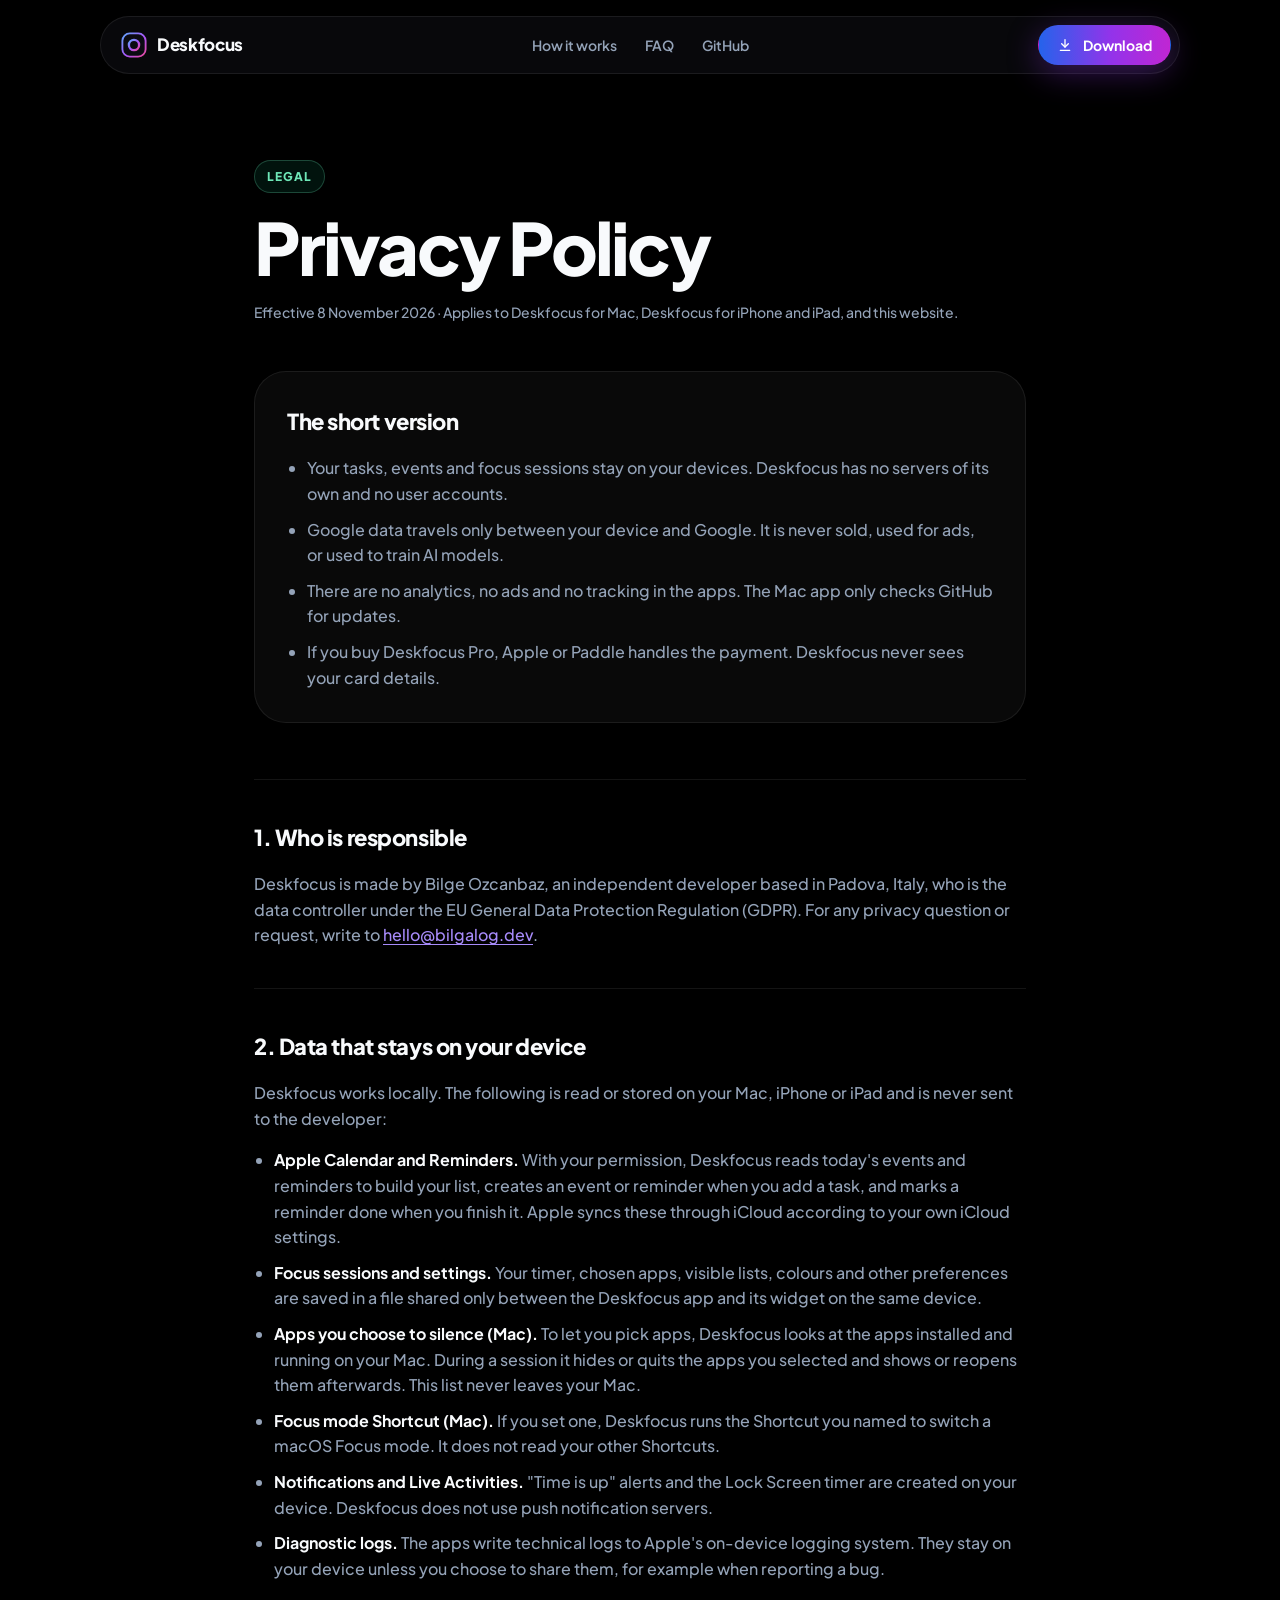
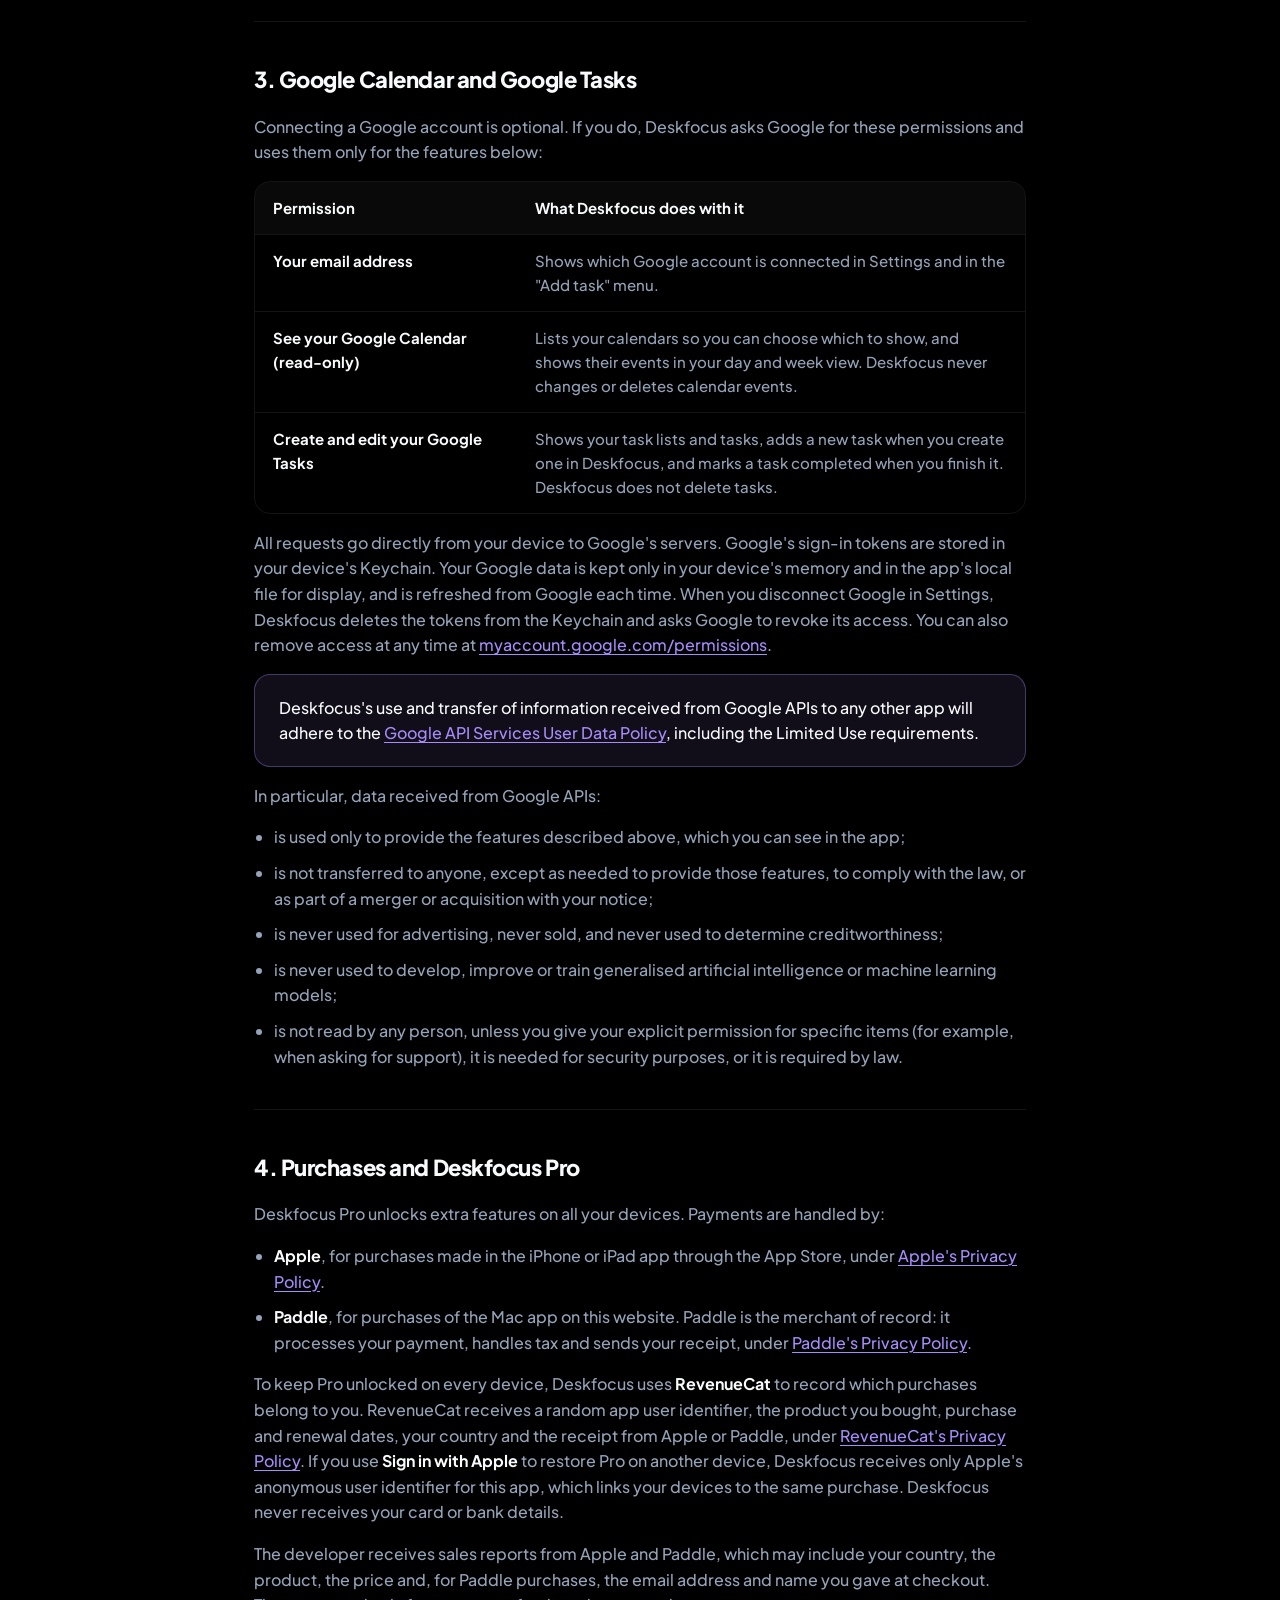
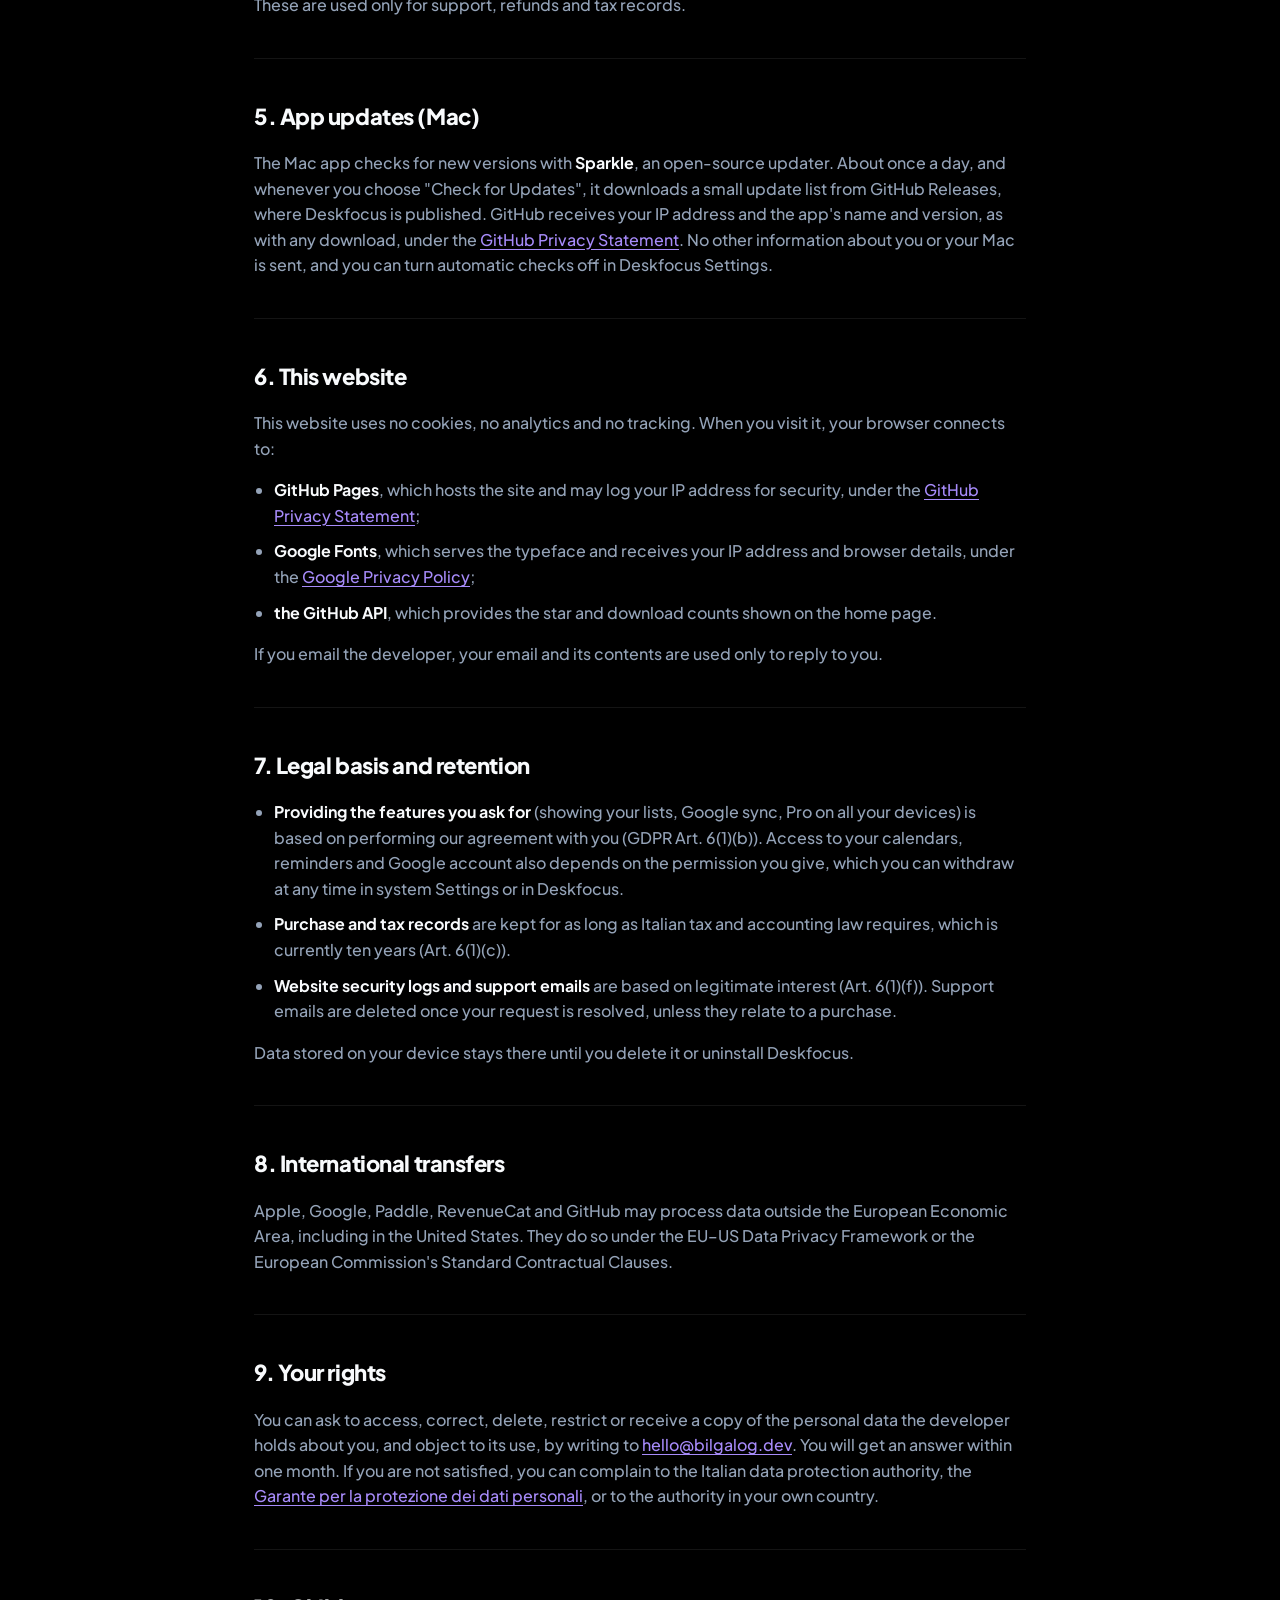
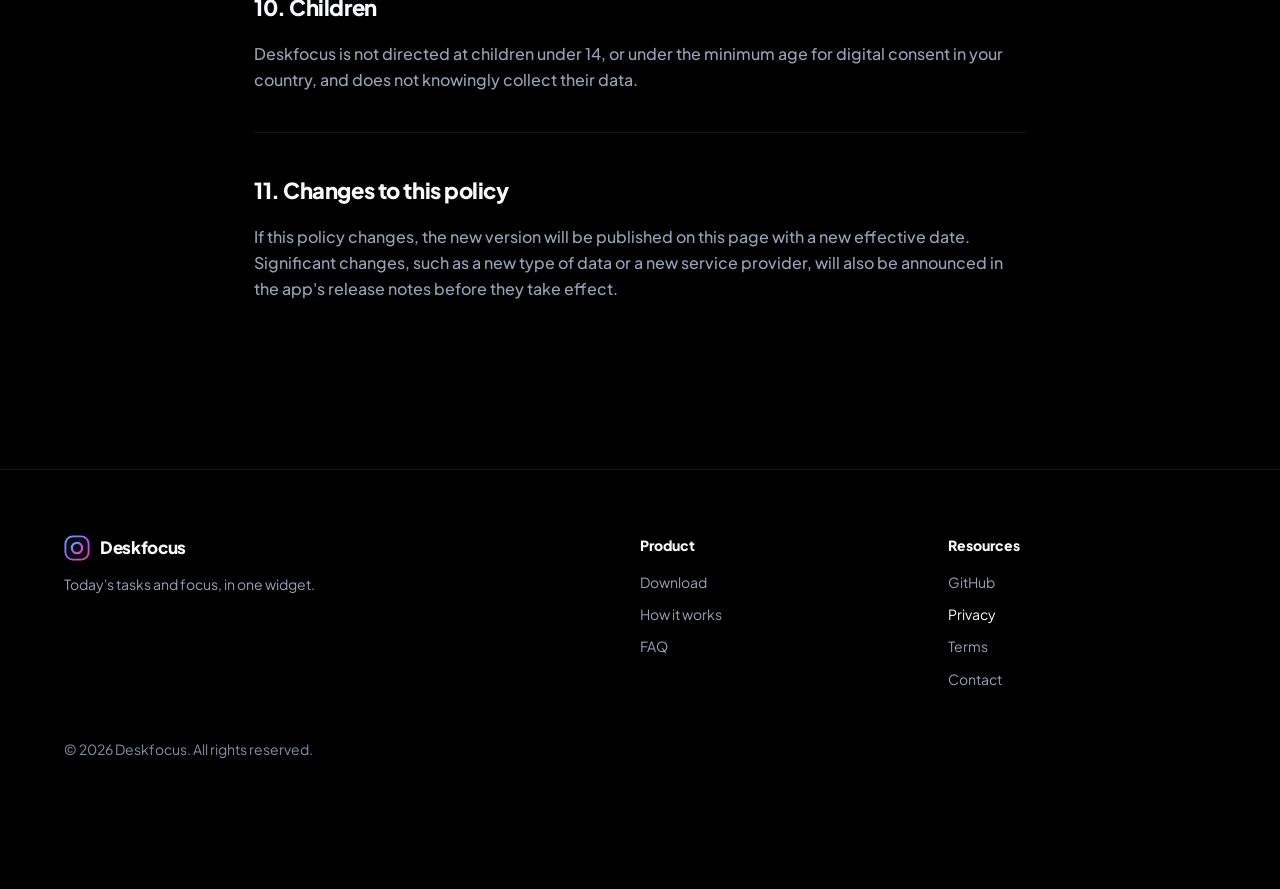
==== commit c178a643: "Get the site ready for launch: terms page, contact details, FAQ and update checks - Add terms.html (" ====
--- a/privacy.html
+++ b/privacy.html
@@ -47,14 +47,14 @@
         <ul>
           <li>Your tasks, events and focus sessions stay on your devices. Deskfocus has no servers of its own and no user accounts.</li>
           <li>Google data travels only between your device and Google. It is never sold, used for ads, or used to train AI models.</li>
-          <li>There are no analytics, no ads and no tracking in the apps.</li>
+          <li>There are no analytics, no ads and no tracking in the apps. The Mac app only checks GitHub for updates.</li>
           <li>If you buy Deskfocus Pro, Apple or Paddle handles the payment. Deskfocus never sees your card details.</li>
         </ul>
       </section>
 
       <section class="legal__section" id="who" aria-labelledby="who-title">
         <h2 id="who-title" class="legal__heading">1. Who is responsible</h2>
-        <p>Deskfocus is made by [DEVELOPER NAME], an independent developer based in Padova, Italy, who is the data controller under the EU General Data Protection Regulation (GDPR). For any privacy question or request, write to <a href="mailto:[CONTACT EMAIL]">[CONTACT EMAIL]</a>.</p>
+        <p>Deskfocus is made by Bilge Ozcanbaz, an independent developer based in Padova, Italy, who is the data controller under the EU General Data Protection Regulation (GDPR). For any privacy question or request, write to <a href="mailto:hello@bilgalog.dev">hello@bilgalog.dev</a>.</p>
       </section>
 
       <section class="legal__section" id="on-device" aria-labelledby="on-device-title">
@@ -108,8 +108,13 @@
         <p>The developer receives sales reports from Apple and Paddle, which may include your country, the product, the price and, for Paddle purchases, the email address and name you gave at checkout. These are used only for support, refunds and tax records.</p>
       </section>
 
+      <section class="legal__section" id="updates" aria-labelledby="updates-title">
+        <h2 id="updates-title" class="legal__heading">5. App updates (Mac)</h2>
+        <p>The Mac app checks for new versions with <strong>Sparkle</strong>, an open-source updater. About once a day, and whenever you choose "Check for Updates", it downloads a small update list from GitHub Releases, where Deskfocus is published. GitHub receives your IP address and the app's name and version, as with any download, under the <a href="https://docs.github.com/site-policy/privacy-policies/github-general-privacy-statement">GitHub Privacy Statement</a>. No other information about you or your Mac is sent, and you can turn automatic checks off in Deskfocus Settings.</p>
+      </section>
+
       <section class="legal__section" id="website" aria-labelledby="website-title">
-        <h2 id="website-title" class="legal__heading">5. This website</h2>
+        <h2 id="website-title" class="legal__heading">6. This website</h2>
         <p>This website uses no cookies, no analytics and no tracking. When you visit it, your browser connects to:</p>
         <ul>
           <li><strong>GitHub Pages</strong>, which hosts the site and may log your IP address for security, under the <a href="https://docs.github.com/site-policy/privacy-policies/github-general-privacy-statement">GitHub Privacy Statement</a>;</li>
@@ -120,7 +125,7 @@
       </section>
 
       <section class="legal__section" id="legal-basis" aria-labelledby="legal-basis-title">
-        <h2 id="legal-basis-title" class="legal__heading">6. Legal basis and retention</h2>
+        <h2 id="legal-basis-title" class="legal__heading">7. Legal basis and retention</h2>
         <ul>
           <li><strong>Providing the features you ask for</strong> (showing your lists, Google sync, Pro on all your devices) is based on performing our agreement with you (GDPR Art. 6(1)(b)). Access to your calendars, reminders and Google account also depends on the permission you give, which you can withdraw at any time in system Settings or in Deskfocus.</li>
           <li><strong>Purchase and tax records</strong> are kept for as long as Italian tax and accounting law requires, which is currently ten years (Art. 6(1)(c)).</li>
@@ -130,22 +135,22 @@
       </section>
 
       <section class="legal__section" id="transfers" aria-labelledby="transfers-title">
-        <h2 id="transfers-title" class="legal__heading">7. International transfers</h2>
+        <h2 id="transfers-title" class="legal__heading">8. International transfers</h2>
         <p>Apple, Google, Paddle, RevenueCat and GitHub may process data outside the European Economic Area, including in the United States. They do so under the EU–US Data Privacy Framework or the European Commission's Standard Contractual Clauses.</p>
       </section>
 
       <section class="legal__section" id="rights" aria-labelledby="rights-title">
-        <h2 id="rights-title" class="legal__heading">8. Your rights</h2>
-        <p>You can ask to access, correct, delete, restrict or receive a copy of the personal data the developer holds about you, and object to its use, by writing to <a href="mailto:[CONTACT EMAIL]">[CONTACT EMAIL]</a>. You will get an answer within one month. If you are not satisfied, you can complain to the Italian data protection authority, the <a href="https://www.garanteprivacy.it">Garante per la protezione dei dati personali</a>, or to the authority in your own country.</p>
+        <h2 id="rights-title" class="legal__heading">9. Your rights</h2>
+        <p>You can ask to access, correct, delete, restrict or receive a copy of the personal data the developer holds about you, and object to its use, by writing to <a href="mailto:hello@bilgalog.dev">hello@bilgalog.dev</a>. You will get an answer within one month. If you are not satisfied, you can complain to the Italian data protection authority, the <a href="https://www.garanteprivacy.it">Garante per la protezione dei dati personali</a>, or to the authority in your own country.</p>
       </section>
 
       <section class="legal__section" id="children" aria-labelledby="children-title">
-        <h2 id="children-title" class="legal__heading">9. Children</h2>
+        <h2 id="children-title" class="legal__heading">10. Children</h2>
         <p>Deskfocus is not directed at children under 14, or under the minimum age for digital consent in your country, and does not knowingly collect their data.</p>
       </section>
 
       <section class="legal__section" id="changes" aria-labelledby="changes-title">
-        <h2 id="changes-title" class="legal__heading">10. Changes to this policy</h2>
+        <h2 id="changes-title" class="legal__heading">11. Changes to this policy</h2>
         <p>If this policy changes, the new version will be published on this page with a new effective date. Significant changes, such as a new type of data or a new service provider, will also be announced in the app's release notes before they take effect.</p>
       </section>
     </article>
@@ -173,7 +178,8 @@
         <ul>
           <li><a href="https://github.com/bilgaaaaa/deskfocus">GitHub</a></li>
           <li><a href="privacy.html" aria-current="page">Privacy</a></li>
-          <li><a href="mailto:[CONTACT EMAIL]">Contact</a></li>
+          <li><a href="terms.html">Terms</a></li>
+          <li><a href="mailto:hello@bilgalog.dev">Contact</a></li>
         </ul>
       </div>
     </div>
--- a/assets/css/styles.css
+++ b/assets/css/styles.css
@@ -1,4 +1,4 @@
-/* DeskFocus website styles: tokens, base, components, then page sections. */
+/* Deskfocus website styles: tokens, base, components, then page sections. */
 
 :root {
   --color-bg: #000000;
@@ -336,6 +336,19 @@
   text-align: center;
 }
 
+/* Full store name above the headline: Deskfocus is the name, "Tasks & Focus" the tagline. */
+.hero__eyebrow {
+  margin-bottom: 20px;
+  padding: 6px 14px;
+  border: 1px solid var(--color-accent-border);
+  border-radius: var(--radius-pill);
+  background: var(--color-accent-surface);
+  color: var(--color-accent);
+  font-size: 13px;
+  font-weight: 700;
+  letter-spacing: 0.06em;
+}
+
 .hero__title {
   font-size: clamp(56px, 10vw, 128px);
   font-weight: 800;
